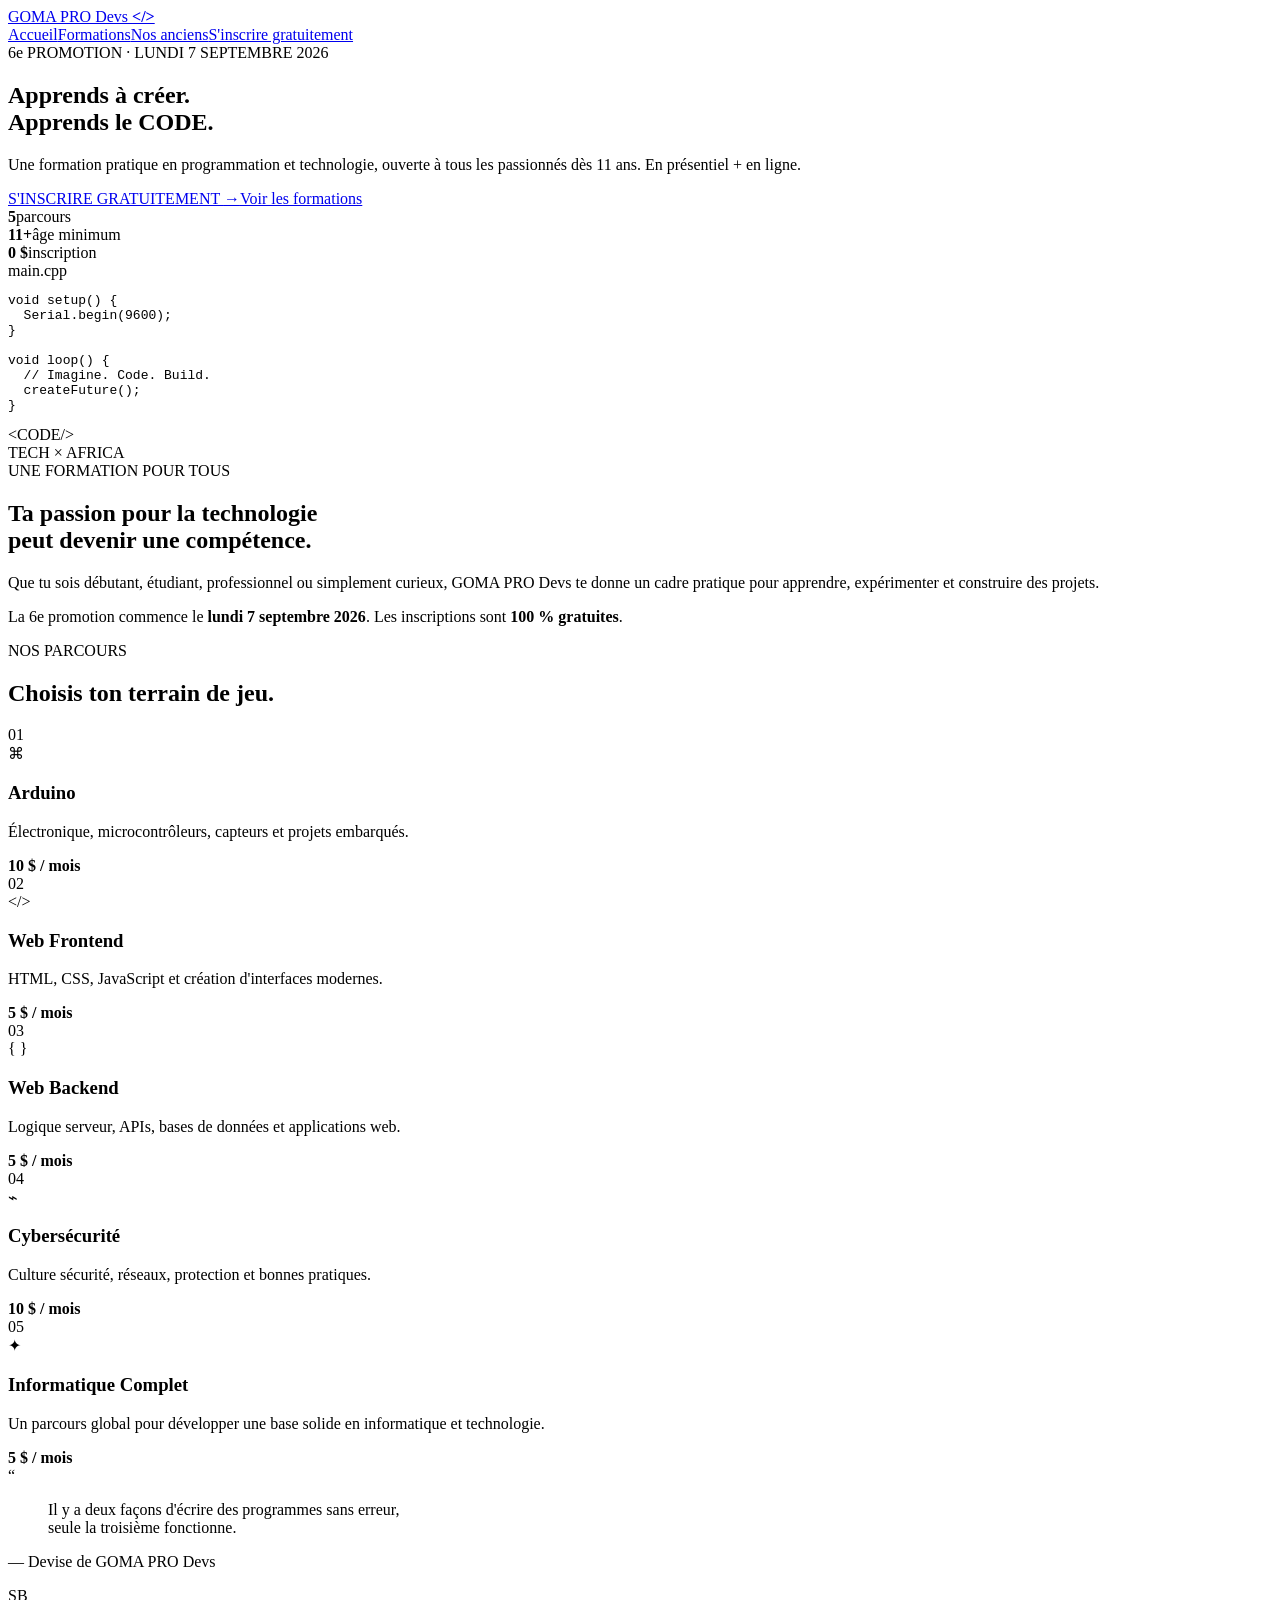
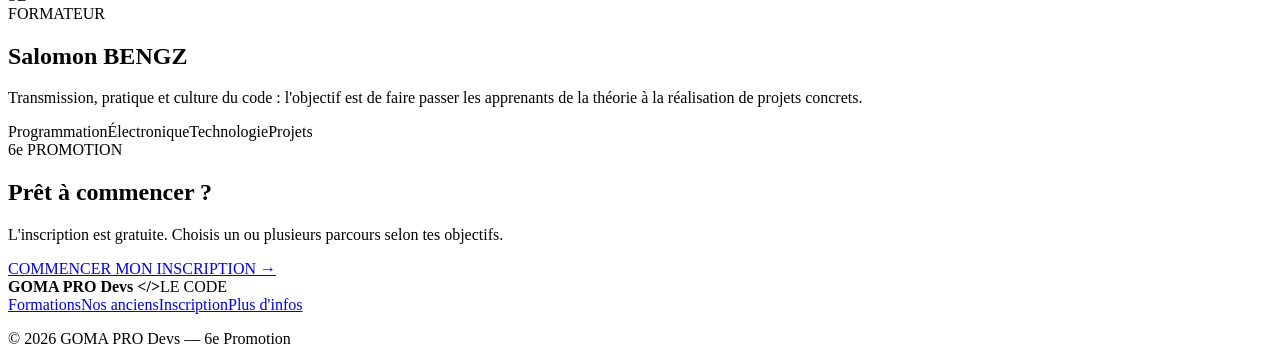
==== index.html @ 65336ce3 "feat: create GOMA PRO Devs 6e promotion homepage" ====
<!DOCTYPE html>
<html lang="fr">
<head>
  <meta charset="UTF-8">
  <meta name="viewport" content="width=device-width, initial-scale=1.0">
  <meta name="description" content="GOMA PRO Devs </> — 6e Promotion. Inscription gratuite à une formation pratique en programmation et technologie, en présentiel et en ligne.">
  <title>GOMA PRO Devs </> — 6e Promotion</title>
  <link rel="preconnect" href="https://fonts.googleapis.com">
  <link rel="preconnect" href="https://fonts.gstatic.com" crossorigin>
  <link href="https://fonts.googleapis.com/css2?family=Inter:wght@400;500;600;700;800;900&family=Space+Grotesk:wght@500;600;700&display=swap" rel="stylesheet">
  <link rel="stylesheet" href="assets/css/style.css">
</head>
<body>
  <header class="site-header">
    <a class="brand" href="index.html"><img src="assets/images/logo.png" alt="GOMA PRO Devs" onerror="this.style.display='none'"> <span>GOMA PRO Devs <b>&lt;/&gt;</b></span></a>
    <nav><a href="index.html" class="active">Accueil</a><a href="formations.html">Formations</a><a href="anciens.html">Nos anciens</a><a class="nav-cta" href="inscription.html">S'inscrire gratuitement</a></nav>
  </header>

  <main>
    <section class="hero">
      <div class="hero-grid"></div>
      <div class="hero-content reveal">
        <span class="eyebrow">6e PROMOTION · LUNDI 7 SEPTEMBRE 2026</span>
        <h1>Apprends à créer.<br><span>Apprends le CODE.</span></h1>
        <p class="hero-text">Une formation pratique en programmation et technologie, ouverte à tous les passionnés dès 11 ans. En présentiel + en ligne.</p>
        <div class="hero-actions"><a class="btn btn-primary" href="inscription.html">S'INSCRIRE GRATUITEMENT <span>→</span></a><a class="btn btn-secondary" href="formations.html">Voir les formations</a></div>
        <div class="hero-meta"><div><strong>5</strong><span>parcours</span></div><div><strong>11+</strong><span>âge minimum</span></div><div><strong>0 $</strong><span>inscription</span></div></div>
      </div>
      <div class="hero-visual reveal">
        <div class="code-card"><div class="code-top"><i></i><i></i><i></i><span>main.cpp</span></div><pre><code><span class="kw">void</span> <span class="fn">setup</span>() {
  Serial.<span class="fn">begin</span>(<span class="num">9600</span>);
}

<span class="kw">void</span> <span class="fn">loop</span>() {
  <span class="comment">// Imagine. Code. Build.</span>
  <span class="fn">createFuture</span>();
}</code></pre></div>
        <div class="floating-tag tag-one">&lt;CODE/&gt;</div><div class="floating-tag tag-two">TECH × AFRICA</div>
      </div>
    </section>

    <section class="section intro"><div class="section-head"><span class="eyebrow">UNE FORMATION POUR TOUS</span><h2>Ta passion pour la technologie<br>peut devenir <span>une compétence.</span></h2></div><div class="intro-grid"><p>Que tu sois débutant, étudiant, professionnel ou simplement curieux, GOMA PRO Devs te donne un cadre pratique pour apprendre, expérimenter et construire des projets.</p><p>La 6e promotion commence le <strong>lundi 7 septembre 2026</strong>. Les inscriptions sont <strong>100 % gratuites</strong>.</p></div></section>

    <section class="section courses"><div class="section-head"><span class="eyebrow">NOS PARCOURS</span><h2>Choisis ton <span>terrain de jeu.</span></h2></div><div class="course-grid">
      <article class="course-card blue"><span class="course-no">01</span><div class="course-icon">⌘</div><h3>Arduino</h3><p>Électronique, microcontrôleurs, capteurs et projets embarqués.</p><strong>10 $ / mois</strong></article>
      <article class="course-card orange"><span class="course-no">02</span><div class="course-icon">&lt;/&gt;</div><h3>Web Frontend</h3><p>HTML, CSS, JavaScript et création d'interfaces modernes.</p><strong>5 $ / mois</strong></article>
      <article class="course-card dark"><span class="course-no">03</span><div class="course-icon">{ }</div><h3>Web Backend</h3><p>Logique serveur, APIs, bases de données et applications web.</p><strong>5 $ / mois</strong></article>
      <article class="course-card violet"><span class="course-no">04</span><div class="course-icon">⌁</div><h3>Cybersécurité</h3><p>Culture sécurité, réseaux, protection et bonnes pratiques.</p><strong>10 $ / mois</strong></article>
      <article class="course-card wide green"><span class="course-no">05</span><div class="course-icon">✦</div><div><h3>Informatique Complet</h3><p>Un parcours global pour développer une base solide en informatique et technologie.</p></div><strong>5 $ / mois</strong></article>
    </div></section>

    <section class="section quote-section"><div class="quote-mark">“</div><blockquote>Il y a deux façons d'écrire des programmes sans erreur,<br><span>seule la troisième fonctionne.</span></blockquote><p>— Devise de GOMA PRO Devs</p></section>

    <section class="section trainer"><div class="trainer-photo"><img src="assets/images/formateur.jpg" alt="Salomon BENGZ" onerror="this.style.display='none'"><div class="photo-fallback">SB</div></div><div class="trainer-copy"><span class="eyebrow">FORMATEUR</span><h2>Salomon <span>BENGZ</span></h2><p>Transmission, pratique et culture du code : l'objectif est de faire passer les apprenants de la théorie à la réalisation de projets concrets.</p><div class="pill-row"><span>Programmation</span><span>Électronique</span><span>Technologie</span><span>Projets</span></div></div></section>

    <section class="section cta"><div><span class="eyebrow">6e PROMOTION</span><h2>Prêt à commencer ?</h2><p>L'inscription est gratuite. Choisis un ou plusieurs parcours selon tes objectifs.</p></div><a class="btn btn-primary" href="inscription.html">COMMENCER MON INSCRIPTION →</a></section>
  </main>

  <footer class="site-footer"><div><strong>GOMA PRO Devs &lt;/&gt;</strong><span>LE CODE</span></div><div class="footer-links"><a href="formations.html">Formations</a><a href="anciens.html">Nos anciens</a><a href="inscription.html">Inscription</a><a href="plus-infos.html">Plus d'infos</a></div><p>© 2026 GOMA PRO Devs — 6e Promotion</p></footer>
  <script src="assets/js/app.js"></script>
</body>
</html>
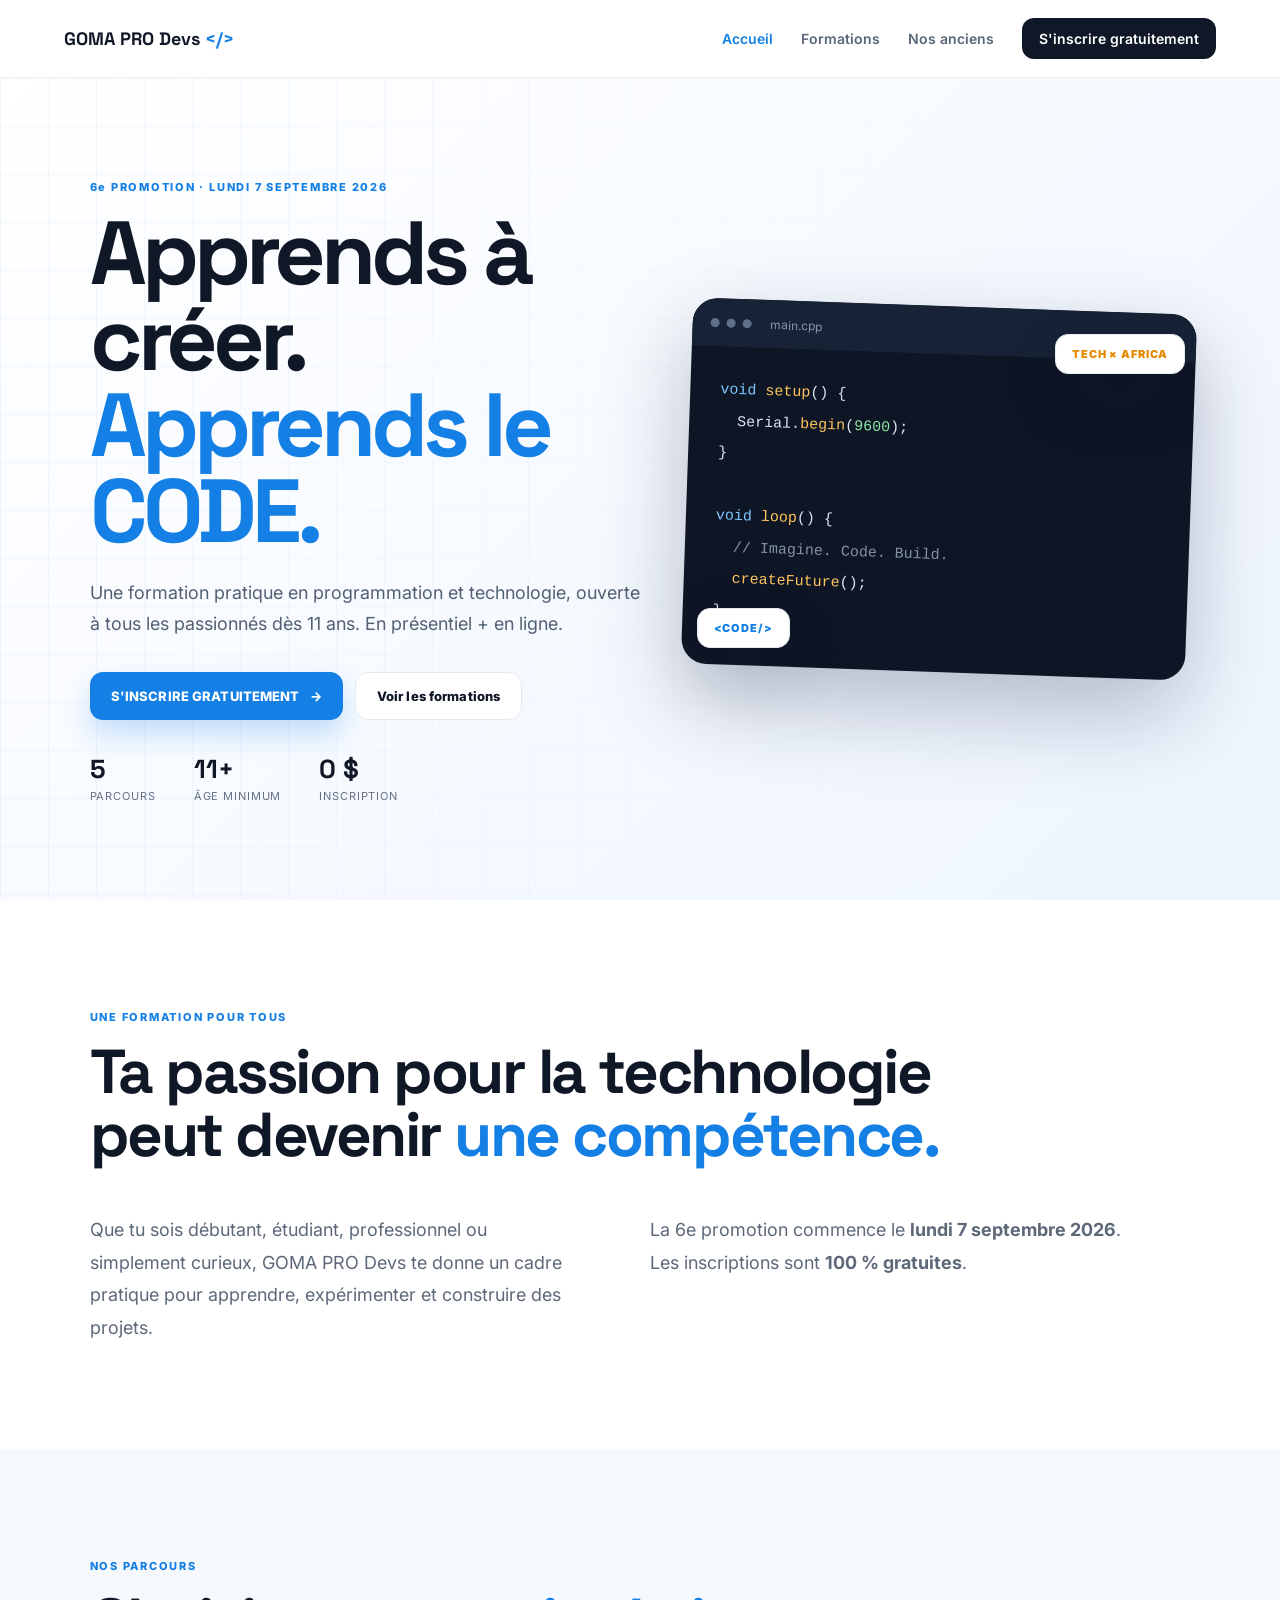
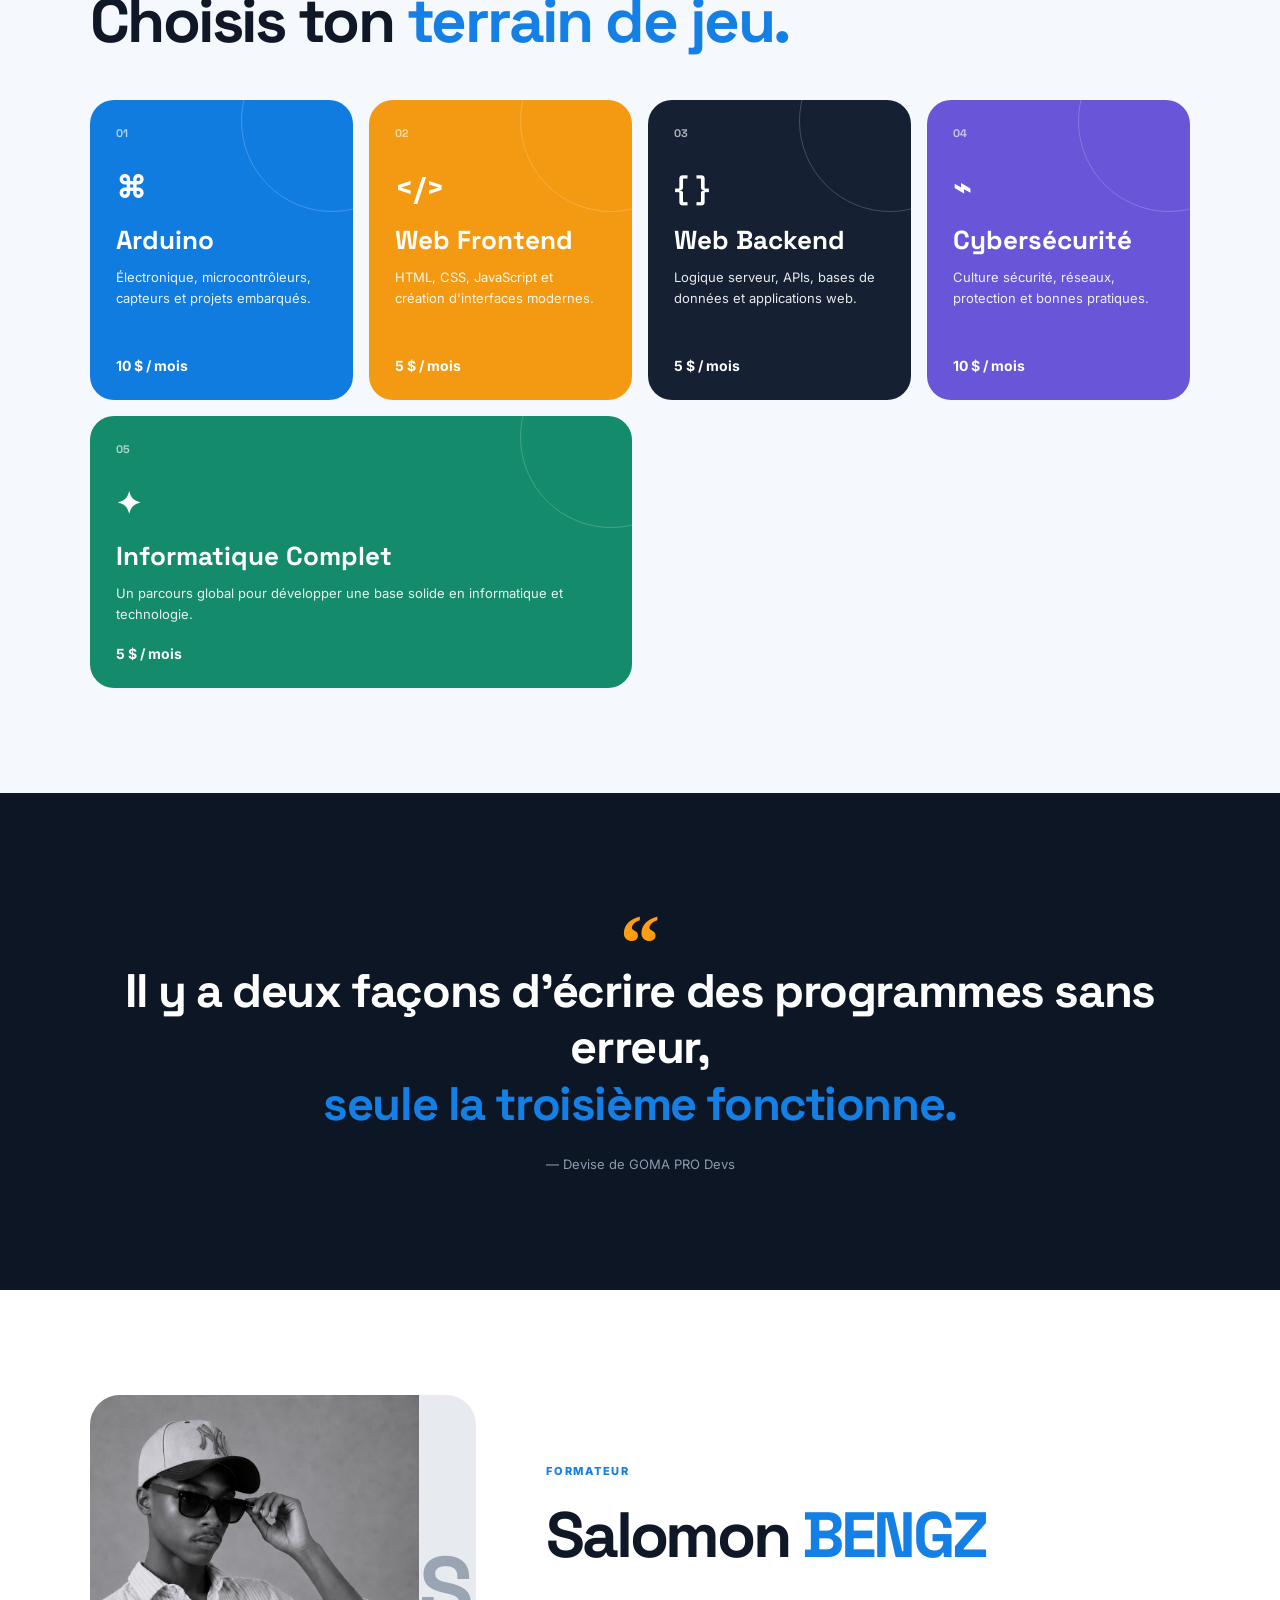
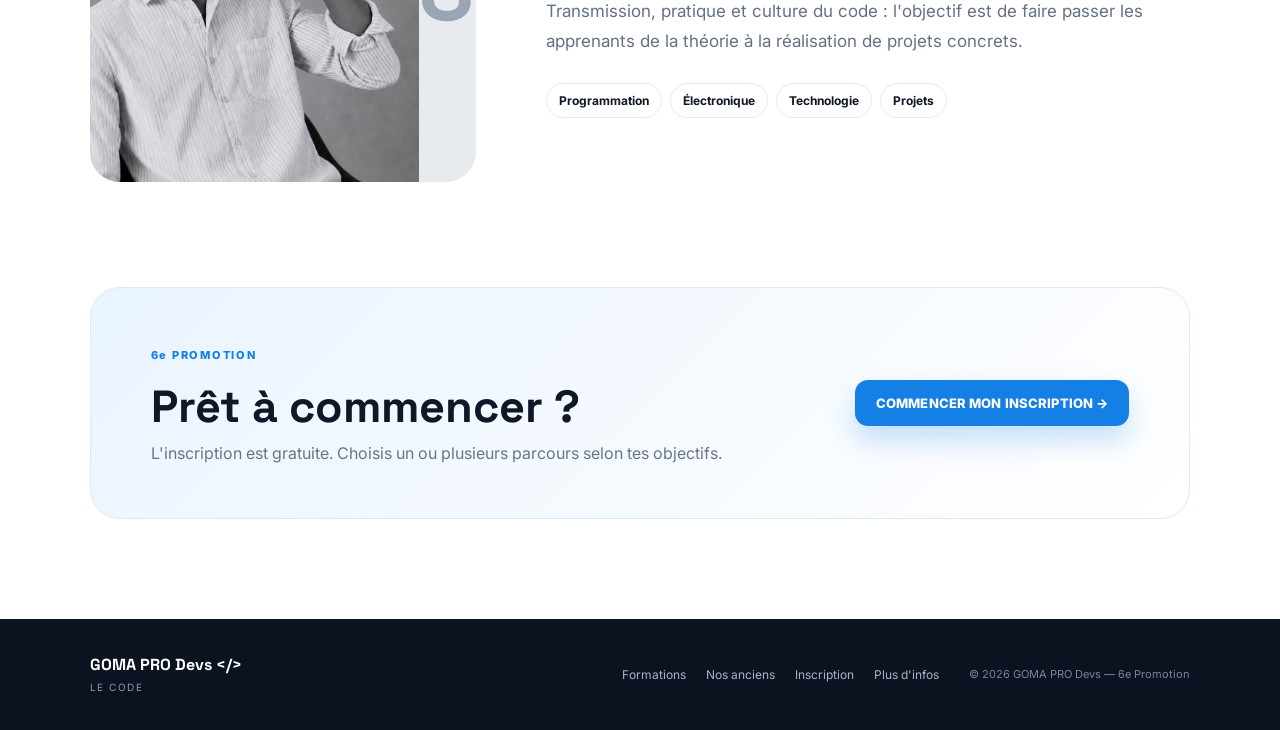
==== commit d8e52b10: "update 1" ====
--- a/index.html
+++ b/index.html
@@ -51,7 +51,7 @@
 
     <section class="section quote-section"><div class="quote-mark">“</div><blockquote>Il y a deux façons d'écrire des programmes sans erreur,<br><span>seule la troisième fonctionne.</span></blockquote><p>— Devise de GOMA PRO Devs</p></section>
 
-    <section class="section trainer"><div class="trainer-photo"><img src="assets/images/formateur.jpg" alt="Salomon BENGZ" onerror="this.style.display='none'"><div class="photo-fallback">SB</div></div><div class="trainer-copy"><span class="eyebrow">FORMATEUR</span><h2>Salomon <span>BENGZ</span></h2><p>Transmission, pratique et culture du code : l'objectif est de faire passer les apprenants de la théorie à la réalisation de projets concrets.</p><div class="pill-row"><span>Programmation</span><span>Électronique</span><span>Technologie</span><span>Projets</span></div></div></section>
+    <section class="section trainer"><div class="trainer-photo"><img src="bngz_pic.png" alt="Salomon BENGZ" onerror="this.style.display='none'"><div class="photo-fallback">SB</div></div><div class="trainer-copy"><span class="eyebrow">FORMATEUR</span><h2>Salomon <span>BENGZ</span></h2><p>Transmission, pratique et culture du code : l'objectif est de faire passer les apprenants de la théorie à la réalisation de projets concrets.</p><div class="pill-row"><span>Programmation</span><span>Électronique</span><span>Technologie</span><span>Projets</span></div></div></section>
 
     <section class="section cta"><div><span class="eyebrow">6e PROMOTION</span><h2>Prêt à commencer ?</h2><p>L'inscription est gratuite. Choisis un ou plusieurs parcours selon tes objectifs.</p></div><a class="btn btn-primary" href="inscription.html">COMMENCER MON INSCRIPTION →</a></section>
   </main>
--- a/assets/css/style.css
+++ b/assets/css/style.css
@@ -0,0 +1 @@
+:root{--blue:#147fe5;--blue2:#0759b8;--orange:#ff9e12;--ink:#101827;--muted:#667085;--light:#f5f8fc;--line:#e5eaf1;--white:#fff;--radius:24px;--shadow:0 24px 70px rgba(16,24,39,.12)}*{box-sizing:border-box}html{scroll-behavior:smooth}body{margin:0;font-family:Inter,Arial,sans-serif;color:var(--ink);background:#fff}a{text-decoration:none;color:inherit}button,input,select,textarea{font:inherit}.site-header{height:78px;padding:0 5vw;display:flex;align-items:center;justify-content:space-between;border-bottom:1px solid rgba(16,24,39,.06);background:rgba(255,255,255,.92);backdrop-filter:blur(16px);position:sticky;top:0;z-index:20}.brand{display:flex;align-items:center;gap:10px;font-family:'Space Grotesk',sans-serif;font-weight:800;font-size:18px}.brand img{width:38px;height:38px;object-fit:contain;border-radius:10px}.brand b{color:var(--blue)}nav{display:flex;align-items:center;gap:28px;font-size:14px;font-weight:600}nav a{color:#596579}nav a:hover,nav a.active{color:var(--blue)}nav .nav-cta{background:var(--ink);color:#fff;padding:12px 17px;border-radius:12px}.hero{min-height:calc(100vh - 78px);padding:80px 7vw;display:grid;grid-template-columns:1.05fr .95fr;gap:40px;align-items:center;position:relative;overflow:hidden;background:linear-gradient(135deg,#fff 0%,#f5f9ff 58%,#eef5ff 100%)}.hero-grid{position:absolute;inset:0;background-image:linear-gradient(rgba(20,127,229,.055) 1px,transparent 1px),linear-gradient(90deg,rgba(20,127,229,.055) 1px,transparent 1px);background-size:48px 48px;mask-image:linear-gradient(to right,#000,transparent 78%);pointer-events:none}.hero-content,.hero-visual{position:relative;z-index:1}.eyebrow{display:inline-block;font-size:11px;letter-spacing:.16em;font-weight:800;color:var(--blue);margin-bottom:16px}.hero h1,.page-hero h1,.form-hero h1{font-family:'Space Grotesk',sans-serif;font-size:clamp(48px,7vw,92px);line-height:.96;letter-spacing:-.055em;margin:0 0 24px;font-weight:700}.hero h1 span,.page-hero h1 span,.form-hero h1 span,.section-head h2 span,.trainer-copy h2 span,.quote-section span{color:var(--blue)}.hero-text{font-size:18px;line-height:1.7;max-width:650px;color:#526074}.hero-actions{display:flex;gap:12px;flex-wrap:wrap;margin:32px 0}.btn{border:0;display:inline-flex;justify-content:center;align-items:center;gap:10px;padding:15px 21px;border-radius:13px;font-weight:800;font-size:13px;letter-spacing:.01em;cursor:pointer;transition:.2s transform,.2s box-shadow}.btn:hover{transform:translateY(-2px)}.btn-primary{background:var(--blue);color:#fff;box-shadow:0 14px 28px rgba(20,127,229,.24)}.btn-secondary{background:#fff;color:var(--ink);border:1px solid var(--line)}.hero-meta{display:flex;gap:38px}.hero-meta div{display:flex;flex-direction:column}.hero-meta strong{font-family:'Space Grotesk';font-size:26px}.hero-meta span{font-size:11px;color:var(--muted);text-transform:uppercase;letter-spacing:.08em;margin-top:3px}.hero-visual{min-height:430px;display:flex;align-items:center;justify-content:center}.code-card{width:min(530px,100%);background:#0e1625;border-radius:25px;box-shadow:0 35px 90px rgba(10,30,60,.28);overflow:hidden;transform:rotate(2deg)}.code-top{height:48px;display:flex;align-items:center;gap:7px;padding:0 18px;background:#172236;color:#8795a9;font-size:12px}.code-top i{width:9px;height:9px;border-radius:50%;background:#607089}.code-top span{margin-left:12px}.code-card pre{margin:0;padding:28px 30px 38px;color:#dce6f5;font:15px/2.1 Consolas,monospace;overflow:auto}.kw{color:#7fc6ff}.fn{color:#ffc45d}.num{color:#8de5a1}.comment{color:#8291a7}.floating-tag{position:absolute;background:#fff;border:1px solid var(--line);padding:12px 16px;border-radius:13px;box-shadow:var(--shadow);font-weight:900;font-size:11px;letter-spacing:.08em}.tag-one{left:2%;bottom:13%;color:var(--blue)}.tag-two{right:1%;top:14%;color:#e58a00}.section{padding:105px 7vw}.section-head{max-width:850px;margin-bottom:48px}.section-head h2{font-family:'Space Grotesk';font-size:clamp(36px,5vw,62px);line-height:1.02;letter-spacing:-.04em;margin:0}.intro{background:#fff}.intro-grid{display:grid;grid-template-columns:1fr 1fr;gap:70px;max-width:1050px}.intro-grid p{font-size:18px;line-height:1.8;color:#5d6879;margin:0}.courses{background:var(--light)}.course-grid{display:grid;grid-template-columns:repeat(4,1fr);gap:16px}.course-card{min-height:300px;padding:26px;border-radius:var(--radius);color:#fff;position:relative;overflow:hidden;display:flex;flex-direction:column}.course-card:after{content:'';position:absolute;width:180px;height:180px;border-radius:50%;border:1px solid rgba(255,255,255,.2);right:-70px;top:-70px}.course-card.blue{background:#117ce0}.course-card.orange{background:#f39a12}.course-card.dark{background:#152033}.course-card.violet{background:#6955d8}.course-card.green{background:#148b6a}.course-card.wide{grid-column:span 2;min-height:235px}.course-no{font:700 11px 'Space Grotesk';opacity:.65}.course-icon{font:800 30px 'Space Grotesk';margin-top:28px}.course-card h3{font:700 26px 'Space Grotesk';margin:16px 0 10px}.course-card p{font-size:13px;line-height:1.6;opacity:.9;margin:0 0 20px}.course-card strong{margin-top:auto;font-size:14px}.quote-section{text-align:center;background:#0d1624;color:#fff}.quote-mark{font:900 80px Georgia;color:var(--orange);height:65px}.quote-section blockquote{font:700 clamp(25px,4vw,47px)/1.2 'Space Grotesk';letter-spacing:-.03em;margin:0}.quote-section p{color:#8d9bb0;font-size:13px;margin-top:24px}.trainer{display:grid;grid-template-columns:.75fr 1.25fr;gap:70px;align-items:center}.trainer-photo{aspect-ratio:1/1;border-radius:30px;background:#e7ebf0;overflow:hidden;display:flex;align-items:center;justify-content:center}.trainer-photo img{width:100%;height:100%;object-fit:cover}.photo-fallback{font:900 90px 'Space Grotesk';color:#9aa5b3}.trainer-copy h2{font:700 clamp(40px,5vw,70px) 'Space Grotesk';letter-spacing:-.05em;margin:0 0 20px}.trainer-copy p{font-size:17px;line-height:1.8;color:#647184;max-width:650px}.pill-row{display:flex;gap:8px;flex-wrap:wrap;margin-top:26px}.pill-row span{border:1px solid var(--line);padding:9px 12px;border-radius:99px;font-size:12px;font-weight:700}.cta{margin:0 7vw 100px;padding:55px 60px;background:linear-gradient(135deg,#eaf4ff,#fff);border:1px solid #dbeaf9;border-radius:30px;display:flex;align-items:center;justify-content:space-between;gap:30px}.cta h2{font:700 45px 'Space Grotesk';margin:0 0 8px}.cta p{color:#687588;margin:0}.site-footer{padding:35px 7vw;background:#0b1220;color:#fff;display:grid;grid-template-columns:1fr auto auto;align-items:center;gap:30px}.site-footer strong{font-family:'Space Grotesk';display:block}.site-footer div:first-child span{font-size:10px;color:#8e9caf;letter-spacing:.15em}.footer-links{display:flex;gap:20px;font-size:12px;color:#aab5c4}.site-footer p{font-size:11px;color:#78869a;margin:0}.page-hero,.form-hero{padding:120px 7vw 90px;background:linear-gradient(135deg,#07101d,#12263f);color:#fff;position:relative;overflow:hidden}.page-hero:after,.form-hero:after{content:'&lt;/&gt;';position:absolute;right:7vw;bottom:-65px;font:900 260px 'Space Grotesk';color:rgba(20,127,229,.1)}.page-hero .eyebrow,.form-hero .eyebrow{color:#6bb8ff}.page-hero h1,.form-hero h1{font-size:clamp(52px,7vw,88px);position:relative;z-index:1}.page-hero p,.form-hero p{max-width:700px;color:#afbdce;font-size:18px;line-height:1.7;position:relative;z-index:1}.detailed-courses{background:var(--light);display:flex;flex-direction:column;gap:18px}.detail-card{background:#fff;border:1px solid var(--line);border-radius:24px;padding:32px;display:grid;grid-template-columns:70px 1fr auto;gap:25px;align-items:start;box-shadow:0 8px 30px rgba(16,24,39,.04)}.detail-num{font:800 14px 'Space Grotesk';color:var(--blue);padding-top:7px}.detail-card h2{font:700 32px 'Space Grotesk';margin:0 0 10px}.detail-card p{color:#667085;line-height:1.7;margin:0}.detail-card ul{display:flex;flex-wrap:wrap;gap:8px;padding:0;margin:18px 0 0;list-style:none}.detail-card li{background:#f1f5f9;padding:8px 11px;border-radius:9px;font-size:11px;font-weight:700}.detail-card>strong{font-size:15px;white-space:nowrap}.pricing-note{display:flex;align-items:center;justify-content:space-between;gap:30px}.pricing-note h2{font:700 48px 'Space Grotesk';margin:0 0 12px}.pricing-note p{color:#687588;max-width:650px;line-height:1.7}.alumni{background:var(--light)}.testimonial{background:#0d1624;color:#fff;padding:50px;border-radius:28px;margin-bottom:25px}.testimonial h2{font:700 42px 'Space Grotesk';margin:0 0 15px}.testimonial p{color:#bdc8d6;line-height:1.8}.testimonial small{color:#7f8ea2}.gallery-grid{display:grid;grid-template-columns:1fr 1fr;gap:18px}.media-slot{height:360px;background:#e5eaf0;border-radius:24px;position:relative;overflow:hidden;display:flex;align-items:center;justify-content:center}.media-slot img{width:100%;height:100%;object-fit:cover}.media-slot span{position:absolute;bottom:15px;left:15px;background:#fff;padding:9px 12px;border-radius:9px;font-size:10px;font-weight:800;letter-spacing:.06em}.media-slot.empty img{display:none}.media-slot.empty:before{content:'AJOUTER LA PHOTO DANS assets/images';font:700 12px 'Space Grotesk';color:#8a96a6}.form-hero{background:linear-gradient(135deg,#0a1728,#0759b8)}.free-badge{display:inline-block;margin-top:16px;background:#fff;color:#0b1220;padding:11px 15px;border-radius:10px;font-weight:900;font-size:12px}.form-shell{max-width:1050px;margin:-45px auto 100px;position:relative;background:#fff;border:1px solid var(--line);border-radius:28px;box-shadow:var(--shadow);overflow:hidden}.steps{display:grid;grid-template-columns:repeat(4,1fr);border-bottom:1px solid var(--line)}.step{padding:22px 20px;display:flex;align-items:center;gap:10px;color:#9aa5b3}.step span{font:800 12px 'Space Grotesk'}.step b{font-size:12px}.step.active{color:var(--blue);background:#f5faff}.form-step{border:0;padding:42px;display:none}.form-step.active{display:block}.form-step legend{font:700 34px 'Space Grotesk';letter-spacing:-.03em}.form-help{color:#788598;font-size:14px;margin-top:6px;margin-bottom:30px}.field-grid{display:grid;grid-template-columns:1fr 1fr;gap:18px}.field-grid label{font-size:12px;font-weight:800;color:#3c4758;display:flex;flex-direction:column;gap:8px}.field-grid .full{grid-column:1/-1}.field-grid input,.field-grid select,.field-grid textarea{width:100%;border:1px solid #dce2ea;background:#fbfcfe;border-radius:12px;padding:13px 14px;outline:0;color:var(--ink)}.field-grid input:focus,.field-grid select:focus,.field-grid textarea:focus{border-color:var(--blue);box-shadow:0 0 0 4px rgba(20,127,229,.08)}.field-grid textarea{resize:vertical}.program-options{display:grid;grid-template-columns:1fr 1fr;gap:12px}.program-option{display:grid;grid-template-columns:22px 1fr auto;gap:10px;align-items:center;padding:17px;border:1px solid var(--line);border-radius:15px;cursor:pointer}.program-option:has(input:checked){border-color:var(--blue);background:#f3f9ff}.program-option input{accent-color:var(--blue)}.program-option span{display:flex;flex-direction:column;gap:3px}.program-option b{font-size:14px}.program-option small{font-size:11px;color:#8994a3}.program-option strong{font-size:12px}.price-total{text-align:right;padding:17px 0;font-size:13px;color:#7b8798}.price-total strong{font-size:18px;color:var(--blue)}.form-actions{display:flex;justify-content:space-between;gap:12px;margin-top:32px;padding-top:25px;border-top:1px solid var(--line)}.review-box{background:#f7f9fc;border:1px solid var(--line);border-radius:16px;padding:20px;display:grid;gap:9px;font-size:13px}.review-row{display:flex;justify-content:space-between;gap:20px;border-bottom:1px dashed #dce2ea;padding:8px 0}.review-row:last-child{border:0}.review-row span{color:#7a8697}.review-row b{text-align:right}.consent{display:flex;gap:10px;margin-top:25px;font-size:12px;line-height:1.6;color:#657286}.consent input{margin-top:3px;accent-color:var(--blue)}.success-page{min-height:100vh;display:grid;place-items:center;padding:30px;background:radial-gradient(circle at top,#eaf5ff,#f7f9fc 45%,#fff)}.success-card{max-width:650px;background:#fff;border:1px solid var(--line);border-radius:30px;padding:55px;text-align:center;box-shadow:var(--shadow)}.success-icon{width:70px;height:70px;border-radius:50%;display:grid;place-items:center;margin:0 auto 25px;background:#e8f8ef;color:#19a05a;font-size:35px;font-weight:900}.success-card h1{font:800 50px/1 'Space Grotesk';letter-spacing:-.04em}.success-card h1 span{color:var(--blue)}.success-card p{color:#667085;line-height:1.7}.number-box{margin:25px 0;padding:18px;border-radius:16px;background:#f4f8fc}.number-box small{display:block;color:#7d8998;font-size:11px;text-transform:uppercase;letter-spacing:.1em}.number-box strong{display:block;font:800 25px 'Space Grotesk';margin-top:6px;color:var(--blue)}.text-link{display:block;margin-top:20px;color:#687588;font-size:13px;font-weight:700}.info-grid{display:grid;grid-template-columns:repeat(4,1fr);gap:15px;background:var(--light)}.info-card{border:1px solid var(--line);border-radius:20px;padding:25px;background:#fff}.info-card span{color:var(--blue);font-weight:800;font-size:11px}.info-card h3{font:700 22px 'Space Grotesk';margin:22px 0 8px}.info-card p{color:#687588;line-height:1.6;font-size:13px}.reveal{animation:rise .7s ease both}@keyframes rise{from{opacity:0;transform:translateY(18px)}to{opacity:1;transform:none}}@media(max-width:900px){nav{gap:12px}nav a:not(.nav-cta){display:none}.hero{grid-template-columns:1fr;padding-top:60px}.hero-visual{min-height:300px}.course-grid{grid-template-columns:1fr 1fr}.course-card.wide{grid-column:span 2}.trainer{grid-template-columns:1fr}.intro-grid{grid-template-columns:1fr;gap:20px}.site-footer{grid-template-columns:1fr}.footer-links{flex-wrap:wrap}.detail-card{grid-template-columns:50px 1fr}.detail-card>strong{grid-column:2}.info-grid{grid-template-columns:1fr 1fr}.pricing-note{flex-direction:column;align-items:flex-start}.form-shell{margin:0;border-radius:0;border-left:0;border-right:0}.form-step{padding:28px 22px}.steps{overflow:auto}.step{min-width:120px}.program-options{grid-template-columns:1fr}}@media(max-width:600px){.site-header{padding:0 18px}.hero,.section,.page-hero,.form-hero{padding-left:22px;padding-right:22px}.hero h1,.page-hero h1,.form-hero h1{font-size:48px}.hero-meta{gap:18px}.hero-actions .btn{width:100%}.course-grid,.gallery-grid,.info-grid{grid-template-columns:1fr}.course-card.wide{grid-column:auto}.cta{margin:0 22px 60px;padding:35px 25px;display:block}.cta .btn{margin-top:22px;width:100%}.detail-card{grid-template-columns:1fr}.detail-num{padding:0}.detail-card>strong{grid-column:auto}.field-grid{grid-template-columns:1fr}.field-grid .full{grid-column:auto}.success-card{padding:35px 22px}.success-card h1{font-size:39px}.floating-tag{display:none}}
